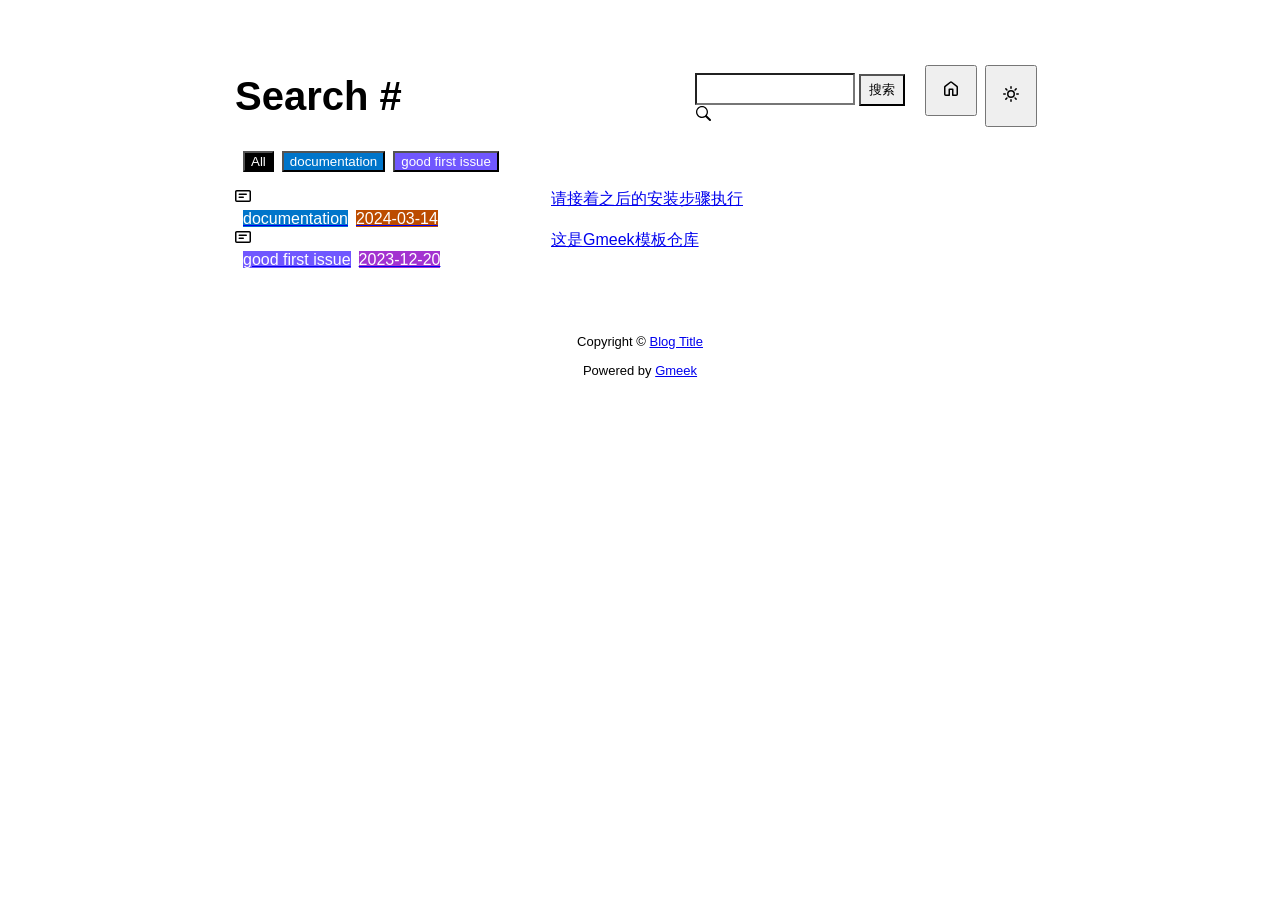
==== docs/tag.html @ 73d837e3 "Initial commit" ====
<!DOCTYPE html>
<html data-color-mode="light" data-dark-theme="dark" data-light-theme="light" lang="zh-CN">
<head>
    <meta content="text/html; charset=utf-8" http-equiv="content-type" />
    <meta name="viewport" content="width=device-width,initial-scale=1.0">
    <meta http-equiv="X-UA-Compatible" content="IE=edge">
    <link href="//cdn.staticfile.org/Primer/21.0.7/primer.css" rel="stylesheet" />
    <link rel="icon" href="https://github.githubassets.com/favicons/favicon.svg">
    <script>
        if(localStorage.getItem("meek_theme")==null){}
        else if(localStorage.getItem("meek_theme")=="dark"){document.getElementsByTagName("html")[0].attributes.getNamedItem("data-color-mode").value="dark";}
        else if(localStorage.getItem("meek_theme")=="light"){document.getElementsByTagName("html")[0].attributes.getNamedItem("data-color-mode").value="light";}
    </script>
    
<meta name="description" content="Blog Title search page">
<title>Blog Title - Tag</title>

</head>
<style>
body{box-sizing: border-box;min-width: 200px;max-width: 900px;margin: 20px auto;padding: 45px;font-size: 16px;font-family: sans-serif;line-height: 1.25;}
#header{display:flex;padding-bottom:8px;border-bottom: 1px solid var(--borderColor-muted, var(--color-border-muted));margin-bottom: 16px;}
#footer {margin-top:64px; text-align: center;font-size: small;}

</style>

<style>
.tagTitle{margin:auto 0;font-size:40px;font-weight:bold;overflow:hidden;white-space:nowrap;text-overflow:ellipsis;}
.title-right{display:flex;margin:auto 0 0 auto;}
.title-right .circle{padding: 14px 16px;margin-right:8px;}

.subnav-search{width:222px;margin-top:8px;margin-right:8px;}
.subnav-search-input{width:160px;border-top-right-radius:0px;border-bottom-right-radius:0px;}
.subnav-search button{padding:5px 8px;border-top-left-radius:0px;border-bottom-left-radius:0px;}

.SideNav-icon{margin-right: 16px}
.Label{color: #fff;margin-left:8px;}
.genTime{float: right;}
.d-flex{min-width:0;}
.listTitle{overflow:hidden;white-space:nowrap;text-overflow: ellipsis;max-width: 100%;}
.listLabels{white-space:nowrap;}

@media (max-width: 600px) {
    body { padding: 8px;}
    .tagTitle{display:none;}
    .LabelTime{display:none;}
}
</style>


<body>
    <div id="header">
<span class="tagTitle"><span>Loading</span><span class="AnimatedEllipsis"></span></span>
<div class="title-right">
    <div class="subnav-search">
        <input type="search" class="form-control subnav-search-input float-left" aria-label="Search site" value="" style="height:32px;">
        <button class="btn float-left" type="submit" onclick="javascript:searchShow()">搜索</button>
        <svg class="subnav-search-icon octicon octicon-search" width="16" height="16" viewBox="0 0 16 16" aria-hidden="true">
            <path id="searchSVG" fill-rule="evenodd" d=""></path>
        </svg>
    </div>
    <a href="https://Meekdai.github.io/Gmeek-template"><button id="buttonHome" class="btn btn-invisible circle" title="首页">
        <svg class="octicon" width="16" height="16">
            <path id="pathHome" fill-rule="evenodd" d="M6.906.664a1.749 1.749 0 0 1 2.187 0l5.25 4.2c.415.332.657.835.657 1.367v7.019A1.75 1.75 0 0 1 13.25 15h-3.5a.75.75 0 0 1-.75-.75V9H7v5.25a.75.75 0 0 1-.75.75h-3.5A1.75 1.75 0 0 1 1 13.25V6.23c0-.531.242-1.034.657-1.366l5.25-4.2Zm1.25 1.171a.25.25 0 0 0-.312 0l-5.25 4.2a.25.25 0 0 0-.094.196v7.019c0 .138.112.25.25.25H5.5V8.25a.75.75 0 0 1 .75-.75h3.5a.75.75 0 0 1 .75.75v5.25h2.75a.25.25 0 0 0 .25-.25V6.23a.25.25 0 0 0-.094-.195Z"></path>
        </svg>
    </button></a>
    <button class="btn btn-invisible circle" onclick="modeSwitch()" title="切换主题">
        <svg class="octicon" width="16" height="16" >
            <path id="themeSwitch" fill-rule="evenodd"></path>
        </svg>
    </button>
</div>
</div>
    <div id="content">
<div id="tagLable" style="margin-bottom: 16px;"></div>
<nav class="SideNav"></nav>
<div class="notFind" style="display:none;font-size:24px;margin:8px;">Not Find</div>
</div>
    <div id="footer">Copyright © <span id="year"></span><a href="https://Meekdai.github.io/Gmeek-template"> Blog Title </a>
<p>
<span id="runday"></span>Powered by <a href="https://meekdai.com/Gmeek.html" target="_blank">Gmeek</a>
</p>

<script>
if(""!=""){
    var now=new Date();
    var startSite=new Date("");
    var diff=now.getTime()-startSite.getTime();
    var diffDay=Math.floor(diff/(1000*60*60*24));
    document.getElementById("year").innerHTML=now.getFullYear();
    if(""!=""){document.getElementById("runday").innerHTML=" • "+"网站运行"+diffDay+"天"+" • ";}
    else{document.getElementById("runday").innerHTML="网站运行"+diffDay+"天"+" • ";}
}
</script>
</div>
</body>
<script>
var IconList={'post': 'M0 3.75C0 2.784.784 2 1.75 2h12.5c.966 0 1.75.784 1.75 1.75v8.5A1.75 1.75 0 0 1 14.25 14H1.75A1.75 1.75 0 0 1 0 12.25Zm1.75-.25a.25.25 0 0 0-.25.25v8.5c0 .138.112.25.25.25h12.5a.25.25 0 0 0 .25-.25v-8.5a.25.25 0 0 0-.25-.25ZM3.5 6.25a.75.75 0 0 1 .75-.75h7a.75.75 0 0 1 0 1.5h-7a.75.75 0 0 1-.75-.75Zm.75 2.25h4a.75.75 0 0 1 0 1.5h-4a.75.75 0 0 1 0-1.5Z', 'link': 'm7.775 3.275 1.25-1.25a3.5 3.5 0 1 1 4.95 4.95l-2.5 2.5a3.5 3.5 0 0 1-4.95 0 .751.751 0 0 1 .018-1.042.751.751 0 0 1 1.042-.018 1.998 1.998 0 0 0 2.83 0l2.5-2.5a2.002 2.002 0 0 0-2.83-2.83l-1.25 1.25a.751.751 0 0 1-1.042-.018.751.751 0 0 1-.018-1.042Zm-4.69 9.64a1.998 1.998 0 0 0 2.83 0l1.25-1.25a.751.751 0 0 1 1.042.018.751.751 0 0 1 .018 1.042l-1.25 1.25a3.5 3.5 0 1 1-4.95-4.95l2.5-2.5a3.5 3.5 0 0 1 4.95 0 .751.751 0 0 1-.018 1.042.751.751 0 0 1-1.042.018 1.998 1.998 0 0 0-2.83 0l-2.5 2.5a1.998 1.998 0 0 0 0 2.83Z', 'about': 'M10.561 8.073a6.005 6.005 0 0 1 3.432 5.142.75.75 0 1 1-1.498.07 4.5 4.5 0 0 0-8.99 0 .75.75 0 0 1-1.498-.07 6.004 6.004 0 0 1 3.431-5.142 3.999 3.999 0 1 1 5.123 0ZM10.5 5a2.5 2.5 0 1 0-5 0 2.5 2.5 0 0 0 5 0Z', 'sun': 'M8 10.5a2.5 2.5 0 100-5 2.5 2.5 0 000 5zM8 12a4 4 0 100-8 4 4 0 000 8zM8 0a.75.75 0 01.75.75v1.5a.75.75 0 01-1.5 0V.75A.75.75 0 018 0zm0 13a.75.75 0 01.75.75v1.5a.75.75 0 01-1.5 0v-1.5A.75.75 0 018 13zM2.343 2.343a.75.75 0 011.061 0l1.06 1.061a.75.75 0 01-1.06 1.06l-1.06-1.06a.75.75 0 010-1.06zm9.193 9.193a.75.75 0 011.06 0l1.061 1.06a.75.75 0 01-1.06 1.061l-1.061-1.06a.75.75 0 010-1.061zM16 8a.75.75 0 01-.75.75h-1.5a.75.75 0 010-1.5h1.5A.75.75 0 0116 8zM3 8a.75.75 0 01-.75.75H.75a.75.75 0 010-1.5h1.5A.75.75 0 013 8zm10.657-5.657a.75.75 0 010 1.061l-1.061 1.06a.75.75 0 11-1.06-1.06l1.06-1.06a.75.75 0 011.06 0zm-9.193 9.193a.75.75 0 010 1.06l-1.06 1.061a.75.75 0 11-1.061-1.06l1.06-1.061a.75.75 0 011.061 0z', 'moon': 'M9.598 1.591a.75.75 0 01.785-.175 7 7 0 11-8.967 8.967.75.75 0 01.961-.96 5.5 5.5 0 007.046-7.046.75.75 0 01.175-.786zm1.616 1.945a7 7 0 01-7.678 7.678 5.5 5.5 0 107.678-7.678z', 'search': 'M15.7 13.3l-3.81-3.83A5.93 5.93 0 0 0 13 6c0-3.31-2.69-6-6-6S1 2.69 1 6s2.69 6 6 6c1.3 0 2.48-.41 3.47-1.11l3.83 3.81c.19.2.45.3.7.3.25 0 .52-.09.7-.3a.996.996 0 0 0 0-1.41v.01zM7 10.7c-2.59 0-4.7-2.11-4.7-4.7 0-2.59 2.11-4.7 4.7-4.7 2.59 0 4.7 2.11 4.7 4.7 0 2.59-2.11 4.7-4.7 4.7z', 'rss': 'M2.002 2.725a.75.75 0 0 1 .797-.699C8.79 2.42 13.58 7.21 13.974 13.201a.75.75 0 0 1-1.497.098 10.502 10.502 0 0 0-9.776-9.776.747.747 0 0 1-.7-.798ZM2.84 7.05h-.002a7.002 7.002 0 0 1 6.113 6.111.75.75 0 0 1-1.49.178 5.503 5.503 0 0 0-4.8-4.8.75.75 0 0 1 .179-1.489ZM2 13a1 1 0 1 1 2 0 1 1 0 0 1-2 0Z', 'upload': 'M2.75 14A1.75 1.75 0 0 1 1 12.25v-2.5a.75.75 0 0 1 1.5 0v2.5c0 .138.112.25.25.25h10.5a.25.25 0 0 0 .25-.25v-2.5a.75.75 0 0 1 1.5 0v2.5A1.75 1.75 0 0 1 13.25 14Z M11.78 4.72a.749.749 0 1 1-1.06 1.06L8.75 3.811V9.5a.75.75 0 0 1-1.5 0V3.811L5.28 5.78a.749.749 0 1 1-1.06-1.06l3.25-3.25a.749.749 0 0 1 1.06 0l3.25 3.25Z', 'github': 'M8 0c4.42 0 8 3.58 8 8a8.013 8.013 0 0 1-5.45 7.59c-.4.08-.55-.17-.55-.38 0-.27.01-1.13.01-2.2 0-.75-.25-1.23-.54-1.48 1.78-.2 3.65-.88 3.65-3.95 0-.88-.31-1.59-.82-2.15.08-.2.36-1.02-.08-2.12 0 0-.67-.22-2.2.82-.64-.18-1.32-.27-2-.27-.68 0-1.36.09-2 .27-1.53-1.03-2.2-.82-2.2-.82-.44 1.1-.16 1.92-.08 2.12-.51.56-.82 1.28-.82 2.15 0 3.06 1.86 3.75 3.64 3.95-.23.2-.44.55-.51 1.07-.46.21-1.61.55-2.33-.66-.15-.24-.6-.83-1.23-.82-.67.01-.27.38.01.53.34.19.73.9.82 1.13.16.45.68 1.31 2.69.94 0 .67.01 1.3.01 1.49 0 .21-.15.45-.55.38A7.995 7.995 0 0 1 0 8c0-4.42 3.58-8 8-8Z', 'home': 'M6.906.664a1.749 1.749 0 0 1 2.187 0l5.25 4.2c.415.332.657.835.657 1.367v7.019A1.75 1.75 0 0 1 13.25 15h-3.5a.75.75 0 0 1-.75-.75V9H7v5.25a.75.75 0 0 1-.75.75h-3.5A1.75 1.75 0 0 1 1 13.25V6.23c0-.531.242-1.034.657-1.366l5.25-4.2Zm1.25 1.171a.25.25 0 0 0-.312 0l-5.25 4.2a.25.25 0 0 0-.094.196v7.019c0 .138.112.25.25.25H5.5V8.25a.75.75 0 0 1 .75-.75h3.5a.75.75 0 0 1 .75.75v5.25h2.75a.25.25 0 0 0 .25-.25V6.23a.25.25 0 0 0-.094-.195Z'};
var utterancesLoad=0;
if(localStorage.getItem("meek_theme")==null){localStorage.setItem("meek_theme","light");changeLight();}
else if(localStorage.getItem("meek_theme")=="dark"){changeDark();}
else if(localStorage.getItem("meek_theme")=="light"){changeLight();}

function changeDark(){
    document.getElementsByTagName("html")[0].attributes.getNamedItem("data-color-mode").value="dark";
    document.getElementById("themeSwitch").setAttribute("d",value=IconList["moon"]);
    document.getElementById("themeSwitch").parentNode.style.color="#00f0ff";
    if(utterancesLoad==1){utterancesTheme("dark-blue");}
}
function changeLight(){
    document.getElementsByTagName("html")[0].attributes.getNamedItem("data-color-mode").value="light";
    document.getElementById("themeSwitch").setAttribute("d",value=IconList["sun"]);
    document.getElementById("themeSwitch").parentNode.style.color="#ff5000";
    if(utterancesLoad==1){utterancesTheme("github-light");}
}
function modeSwitch(){
    if(document.getElementsByTagName("html")[0].attributes[0].value=="light"){changeDark();localStorage.setItem("meek_theme","dark");}
    else{changeLight();localStorage.setItem("meek_theme","light");}
}
function utterancesTheme(theme){
    const message = {type: 'set-theme',theme: theme};
    const iframe = document.getElementsByClassName('utterances-frame')[0];
    iframe.contentWindow.postMessage(message, 'https://utteranc.es');
}

console.log("\n %c Gmeek last %c https://github.com/Meekdai/Gmeek \n\n", "color: #fff; background-image: linear-gradient(90deg, rgb(47, 172, 178) 0%, rgb(45, 190, 96) 100%); padding:5px 1px;", "background-image: linear-gradient(90deg, rgb(45, 190, 96) 0%, rgb(255, 255, 255) 100%); padding:5px 0;");
</script>

<script>
document.getElementById("searchSVG").setAttribute("d",IconList["search"]);

tagList=[];
jsonData='';
let requestJson="postList.json"
let request=new XMLHttpRequest();
request.open("GET",requestJson);
request.responseType='text';
request.send();
request.onload=function(){
    jsonData=JSON.parse(request.response);
    console.log(jsonData);
    showList();
    setClassDisplay(decodeURI(window.location.hash.slice(1)));
}

function showList(){
    let SideNav=document.getElementsByClassName("SideNav")[0];
    SideNav.setAttribute("class","SideNav border");
    let tagLable=document.getElementById("tagLable");

    if(tagList.length==0){
        let showLabels=document.createElement("button");
        showLabels.setAttribute("class","Label");
        showLabels.setAttribute("style","background-color:#000");
        showLabels.innerHTML="All";
        showLabels.setAttribute("onclick","javascript:updateShowTag('All');");
        tagLable.appendChild(showLabels);
    }
    for(i in jsonData){
        if(!(tagList.includes(jsonData[i]['label']))){
            tagList.push(jsonData[i]['label']);
            let showLabels=document.createElement("button");
            showLabels.setAttribute("class","Label");
            showLabels.setAttribute("style","background-color:"+jsonData[i]['labelColor']);
            showLabels.innerHTML=jsonData[i]['label'];
            showLabels.setAttribute("onclick","javascript:updateShowTag('"+jsonData[i]['label']+"');");
            tagLable.appendChild(showLabels);
        }

        let div=document.createElement("div");
        div.setAttribute("class","lists "+jsonData[i]['label']);
        let item=document.createElement("a");
        item.setAttribute("class","SideNav-item d-flex flex-items-center flex-justify-between");
        item.setAttribute("href",jsonData[i]['postUrl']);

        let center=document.createElement("div");
        center.setAttribute("class","d-flex flex-items-center");

        svg=document.createElementNS('http://www.w3.org/2000/svg','svg');
        path=document.createElementNS("http://www.w3.org/2000/svg","path"); 
        span=document.createElement("span");
        svg.setAttributeNS(null,"class","SideNav-icon octicon");
        svg.setAttributeNS(null,"style","witdh:16px;height:16px");
        path.setAttributeNS(null, "d", IconList["post"]);
        svg.appendChild(path);

        let title=document.createElement("span");
        title.setAttribute("class","listTitle");
        title.innerHTML=jsonData[i]['postTitle'];
        center.appendChild(svg);
        center.appendChild(title);

        let listLabels=document.createElement("div");
        listLabels.setAttribute("class","listLabels");
        let LabelName=document.createElement("span");
        LabelName.setAttribute("class","Label LabelName");
        LabelName.setAttribute("style","background-color:"+jsonData[i]['labelColor']);
        LabelName.innerHTML=jsonData[i]['label'];
        listLabels.appendChild(LabelName);
        let LabelTime=document.createElement("span");
        LabelTime.setAttribute("class","Label LabelTime");
        LabelTime.setAttribute("style","background-color:"+jsonData[i]['dateLabelColor']);
        LabelTime.innerHTML=jsonData[i]['createdDate'];
        listLabels.appendChild(LabelTime);

        item.appendChild(center);
        item.appendChild(listLabels);
        div.appendChild(item);
        SideNav.appendChild(div);
    }
}

function updateShowTag(label){
    if(window.location.hash.slice(1)!=encodeURI(label)){
        window.location.hash="#"+(label);
        setClassDisplay(label);
    }
}

function setClassDisplay(lable){
    let lists = document.getElementsByClassName("lists");
    let tagTitle = document.getElementsByClassName("tagTitle")[0];
    tagTitle.innerHTML="Tag #"+lable;
    document.title=lable+" - Blog Title";
    document.getElementsByClassName("subnav-search-input")[0].value='';
    if(lable=="All"){
        for(let i = 0; i < lists.length; i++){lists[i].style.display='block';}
        document.getElementsByClassName("notFind")[0].style.display='none';
    }
    else if(tagList.indexOf(lable)!=-1){
        for(let i = 0; i < lists.length; i++){
            lists[i].style.display='none';
        }

        let lables = document.getElementsByClassName(lable);
        for(let i = 0; i < lables.length; i++){
            lables[i].style.display='block';
        }
        document.getElementsByClassName("notFind")[0].style.display='none';
    }
    else{
        document.getElementsByClassName("subnav-search-input")[0].value=lable;
        searchShow();
    }
}

function searchShow(){
    let lists = document.getElementsByClassName("lists");
    let tagTitle = document.getElementsByClassName("tagTitle")[0];
    let searchInput = document.getElementsByClassName("subnav-search-input")[0].value;
    tagTitle.innerHTML="Search #"+searchInput;
    if(searchInput==''){document.title="Search - Blog Title";}
    else{document.title=searchInput+" - Blog Title";}
    let a=0;
    window.location.hash="#"+(searchInput);
    for(let i = 0; i < lists.length; i++){
        if(lists[i].childNodes[0].childNodes[0].childNodes[1].innerHTML.toUpperCase().indexOf(searchInput.toUpperCase())==-1){lists[i].style.display='none';}
        else{lists[i].style.display='block';a=a+1;}
    }
    if(a==0){
        let notFind=document.getElementsByClassName("notFind")[0];
        notFind.style.display='block';
        notFind.innerHTML='Not Find "'+searchInput+'"';
    }
    else{document.getElementsByClassName("notFind")[0].style.display='none';}
}

</script>

</html>
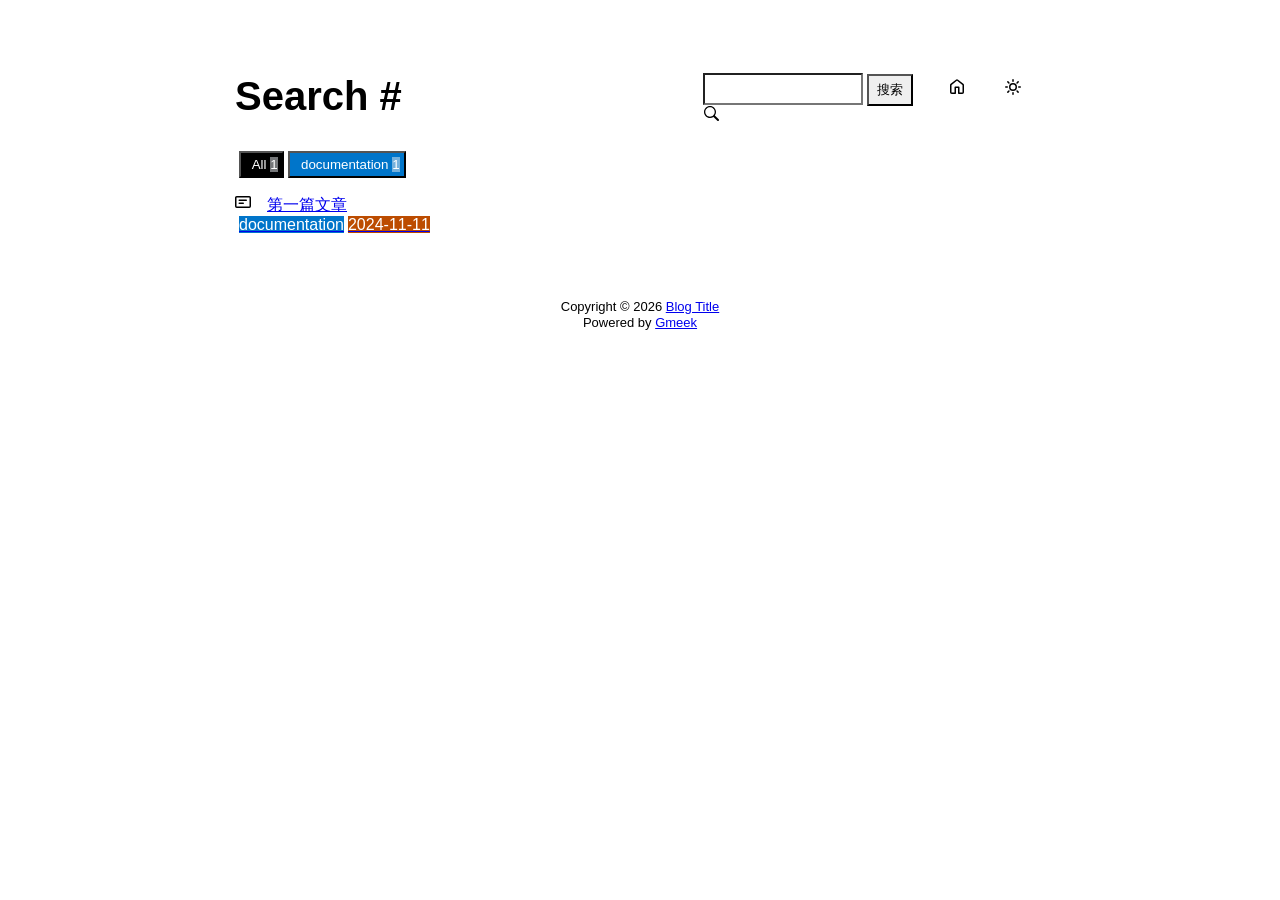
==== commit e65a67d3: "🎉auto update by Gmeek action" ====
--- a/docs/tag.html
+++ b/docs/tag.html
@@ -4,14 +4,12 @@
     <meta content="text/html; charset=utf-8" http-equiv="content-type" />
     <meta name="viewport" content="width=device-width,initial-scale=1.0">
     <meta http-equiv="X-UA-Compatible" content="IE=edge">
-    <link href="//cdn.staticfile.org/Primer/21.0.7/primer.css" rel="stylesheet" />
-    <link rel="icon" href="https://github.githubassets.com/favicons/favicon.svg">
-    <script>
-        if(localStorage.getItem("meek_theme")==null){}
-        else if(localStorage.getItem("meek_theme")=="dark"){document.getElementsByTagName("html")[0].attributes.getNamedItem("data-color-mode").value="dark";}
-        else if(localStorage.getItem("meek_theme")=="light"){document.getElementsByTagName("html")[0].attributes.getNamedItem("data-color-mode").value="light";}
+    <link href='https://mirrors.sustech.edu.cn/cdnjs/ajax/libs/Primer/21.0.7/primer.css' rel='stylesheet' />
+    
+    <link rel="icon" href="https://github.githubassets.com/favicons/favicon.svg"><script>
+        let theme = localStorage.getItem("meek_theme") || "light";
+        document.documentElement.setAttribute("data-color-mode", theme);
     </script>
-    
 <meta name="description" content="Blog Title search page">
 <title>Blog Title - Tag</title>
 
@@ -32,8 +30,11 @@
 .subnav-search-input{width:160px;border-top-right-radius:0px;border-bottom-right-radius:0px;}
 .subnav-search button{padding:5px 8px;border-top-left-radius:0px;border-bottom-left-radius:0px;}
 
-.SideNav-icon{margin-right: 16px}
-.Label{color: #fff;margin-left:8px;}
+.SideNav-icon{margin-right:16px}
+.Label{color: #fff;margin-left:4px;}
+#taglabel .Label {margin-bottom:8px;}
+.Counter{color:#fff;background-color:rgba(234, 238, 242, 0.5)}
+
 .genTime{float: right;}
 .d-flex{min-width:0;}
 .listTitle{overflow:hidden;white-space:nowrap;text-overflow: ellipsis;max-width: 100%;}
@@ -55,80 +56,81 @@
         <input type="search" class="form-control subnav-search-input float-left" aria-label="Search site" value="" style="height:32px;">
         <button class="btn float-left" type="submit" onclick="javascript:searchShow()">搜索</button>
         <svg class="subnav-search-icon octicon octicon-search" width="16" height="16" viewBox="0 0 16 16" aria-hidden="true">
-            <path id="searchSVG" fill-rule="evenodd" d=""></path>
+            <path id="searchSVG" fill-rule="evenodd"></path>
         </svg>
     </div>
-    <a href="https://Meekdai.github.io/Gmeek-template"><button id="buttonHome" class="btn btn-invisible circle" title="首页">
+    <a href="https://hacksmo.github.io" id="buttonHome" class="btn btn-invisible circle" title="首页">
         <svg class="octicon" width="16" height="16">
-            <path id="pathHome" fill-rule="evenodd" d="M6.906.664a1.749 1.749 0 0 1 2.187 0l5.25 4.2c.415.332.657.835.657 1.367v7.019A1.75 1.75 0 0 1 13.25 15h-3.5a.75.75 0 0 1-.75-.75V9H7v5.25a.75.75 0 0 1-.75.75h-3.5A1.75 1.75 0 0 1 1 13.25V6.23c0-.531.242-1.034.657-1.366l5.25-4.2Zm1.25 1.171a.25.25 0 0 0-.312 0l-5.25 4.2a.25.25 0 0 0-.094.196v7.019c0 .138.112.25.25.25H5.5V8.25a.75.75 0 0 1 .75-.75h3.5a.75.75 0 0 1 .75.75v5.25h2.75a.25.25 0 0 0 .25-.25V6.23a.25.25 0 0 0-.094-.195Z"></path>
+            <path id="pathHome" fill-rule="evenodd"></path>
         </svg>
-    </button></a>
-    <button class="btn btn-invisible circle" onclick="modeSwitch()" title="切换主题">
+    </a>
+    <a class="btn btn-invisible circle" onclick="modeSwitch()" title="切换主题">
         <svg class="octicon" width="16" height="16" >
             <path id="themeSwitch" fill-rule="evenodd"></path>
         </svg>
-    </button>
+    </a>
 </div>
 </div>
     <div id="content">
-<div id="tagLable" style="margin-bottom: 16px;"></div>
+<div id="taglabel" style="margin-bottom:8px;"></div>
 <nav class="SideNav"></nav>
 <div class="notFind" style="display:none;font-size:24px;margin:8px;">Not Find</div>
 </div>
-    <div id="footer">Copyright © <span id="year"></span><a href="https://Meekdai.github.io/Gmeek-template"> Blog Title </a>
-<p>
-<span id="runday"></span>Powered by <a href="https://meekdai.com/Gmeek.html" target="_blank">Gmeek</a>
-</p>
+    <div id="footer"><div id="footer1">Copyright © <span id="copyrightYear"></span> <a href="https://hacksmo.github.io">Blog Title</a></div>
+<div id="footer2">
+    <span id="runday"></span><span>Powered by <a href="https://meekdai.com/Gmeek.html" target="_blank">Gmeek</a></span>
+</div>
 
 <script>
+var now=new Date();
+document.getElementById("copyrightYear").innerHTML=now.getFullYear();
+
 if(""!=""){
-    var now=new Date();
     var startSite=new Date("");
     var diff=now.getTime()-startSite.getTime();
     var diffDay=Math.floor(diff/(1000*60*60*24));
-    document.getElementById("year").innerHTML=now.getFullYear();
-    if(""!=""){document.getElementById("runday").innerHTML=" • "+"网站运行"+diffDay+"天"+" • ";}
-    else{document.getElementById("runday").innerHTML="网站运行"+diffDay+"天"+" • ";}
-}
-</script>
-</div>
+    document.getElementById("runday").innerHTML="网站运行"+diffDay+"天"+" • ";
+}
+</script></div>
 </body>
 <script>
-var IconList={'post': 'M0 3.75C0 2.784.784 2 1.75 2h12.5c.966 0 1.75.784 1.75 1.75v8.5A1.75 1.75 0 0 1 14.25 14H1.75A1.75 1.75 0 0 1 0 12.25Zm1.75-.25a.25.25 0 0 0-.25.25v8.5c0 .138.112.25.25.25h12.5a.25.25 0 0 0 .25-.25v-8.5a.25.25 0 0 0-.25-.25ZM3.5 6.25a.75.75 0 0 1 .75-.75h7a.75.75 0 0 1 0 1.5h-7a.75.75 0 0 1-.75-.75Zm.75 2.25h4a.75.75 0 0 1 0 1.5h-4a.75.75 0 0 1 0-1.5Z', 'link': 'm7.775 3.275 1.25-1.25a3.5 3.5 0 1 1 4.95 4.95l-2.5 2.5a3.5 3.5 0 0 1-4.95 0 .751.751 0 0 1 .018-1.042.751.751 0 0 1 1.042-.018 1.998 1.998 0 0 0 2.83 0l2.5-2.5a2.002 2.002 0 0 0-2.83-2.83l-1.25 1.25a.751.751 0 0 1-1.042-.018.751.751 0 0 1-.018-1.042Zm-4.69 9.64a1.998 1.998 0 0 0 2.83 0l1.25-1.25a.751.751 0 0 1 1.042.018.751.751 0 0 1 .018 1.042l-1.25 1.25a3.5 3.5 0 1 1-4.95-4.95l2.5-2.5a3.5 3.5 0 0 1 4.95 0 .751.751 0 0 1-.018 1.042.751.751 0 0 1-1.042.018 1.998 1.998 0 0 0-2.83 0l-2.5 2.5a1.998 1.998 0 0 0 0 2.83Z', 'about': 'M10.561 8.073a6.005 6.005 0 0 1 3.432 5.142.75.75 0 1 1-1.498.07 4.5 4.5 0 0 0-8.99 0 .75.75 0 0 1-1.498-.07 6.004 6.004 0 0 1 3.431-5.142 3.999 3.999 0 1 1 5.123 0ZM10.5 5a2.5 2.5 0 1 0-5 0 2.5 2.5 0 0 0 5 0Z', 'sun': 'M8 10.5a2.5 2.5 0 100-5 2.5 2.5 0 000 5zM8 12a4 4 0 100-8 4 4 0 000 8zM8 0a.75.75 0 01.75.75v1.5a.75.75 0 01-1.5 0V.75A.75.75 0 018 0zm0 13a.75.75 0 01.75.75v1.5a.75.75 0 01-1.5 0v-1.5A.75.75 0 018 13zM2.343 2.343a.75.75 0 011.061 0l1.06 1.061a.75.75 0 01-1.06 1.06l-1.06-1.06a.75.75 0 010-1.06zm9.193 9.193a.75.75 0 011.06 0l1.061 1.06a.75.75 0 01-1.06 1.061l-1.061-1.06a.75.75 0 010-1.061zM16 8a.75.75 0 01-.75.75h-1.5a.75.75 0 010-1.5h1.5A.75.75 0 0116 8zM3 8a.75.75 0 01-.75.75H.75a.75.75 0 010-1.5h1.5A.75.75 0 013 8zm10.657-5.657a.75.75 0 010 1.061l-1.061 1.06a.75.75 0 11-1.06-1.06l1.06-1.06a.75.75 0 011.06 0zm-9.193 9.193a.75.75 0 010 1.06l-1.06 1.061a.75.75 0 11-1.061-1.06l1.06-1.061a.75.75 0 011.061 0z', 'moon': 'M9.598 1.591a.75.75 0 01.785-.175 7 7 0 11-8.967 8.967.75.75 0 01.961-.96 5.5 5.5 0 007.046-7.046.75.75 0 01.175-.786zm1.616 1.945a7 7 0 01-7.678 7.678 5.5 5.5 0 107.678-7.678z', 'search': 'M15.7 13.3l-3.81-3.83A5.93 5.93 0 0 0 13 6c0-3.31-2.69-6-6-6S1 2.69 1 6s2.69 6 6 6c1.3 0 2.48-.41 3.47-1.11l3.83 3.81c.19.2.45.3.7.3.25 0 .52-.09.7-.3a.996.996 0 0 0 0-1.41v.01zM7 10.7c-2.59 0-4.7-2.11-4.7-4.7 0-2.59 2.11-4.7 4.7-4.7 2.59 0 4.7 2.11 4.7 4.7 0 2.59-2.11 4.7-4.7 4.7z', 'rss': 'M2.002 2.725a.75.75 0 0 1 .797-.699C8.79 2.42 13.58 7.21 13.974 13.201a.75.75 0 0 1-1.497.098 10.502 10.502 0 0 0-9.776-9.776.747.747 0 0 1-.7-.798ZM2.84 7.05h-.002a7.002 7.002 0 0 1 6.113 6.111.75.75 0 0 1-1.49.178 5.503 5.503 0 0 0-4.8-4.8.75.75 0 0 1 .179-1.489ZM2 13a1 1 0 1 1 2 0 1 1 0 0 1-2 0Z', 'upload': 'M2.75 14A1.75 1.75 0 0 1 1 12.25v-2.5a.75.75 0 0 1 1.5 0v2.5c0 .138.112.25.25.25h10.5a.25.25 0 0 0 .25-.25v-2.5a.75.75 0 0 1 1.5 0v2.5A1.75 1.75 0 0 1 13.25 14Z M11.78 4.72a.749.749 0 1 1-1.06 1.06L8.75 3.811V9.5a.75.75 0 0 1-1.5 0V3.811L5.28 5.78a.749.749 0 1 1-1.06-1.06l3.25-3.25a.749.749 0 0 1 1.06 0l3.25 3.25Z', 'github': 'M8 0c4.42 0 8 3.58 8 8a8.013 8.013 0 0 1-5.45 7.59c-.4.08-.55-.17-.55-.38 0-.27.01-1.13.01-2.2 0-.75-.25-1.23-.54-1.48 1.78-.2 3.65-.88 3.65-3.95 0-.88-.31-1.59-.82-2.15.08-.2.36-1.02-.08-2.12 0 0-.67-.22-2.2.82-.64-.18-1.32-.27-2-.27-.68 0-1.36.09-2 .27-1.53-1.03-2.2-.82-2.2-.82-.44 1.1-.16 1.92-.08 2.12-.51.56-.82 1.28-.82 2.15 0 3.06 1.86 3.75 3.64 3.95-.23.2-.44.55-.51 1.07-.46.21-1.61.55-2.33-.66-.15-.24-.6-.83-1.23-.82-.67.01-.27.38.01.53.34.19.73.9.82 1.13.16.45.68 1.31 2.69.94 0 .67.01 1.3.01 1.49 0 .21-.15.45-.55.38A7.995 7.995 0 0 1 0 8c0-4.42 3.58-8 8-8Z', 'home': 'M6.906.664a1.749 1.749 0 0 1 2.187 0l5.25 4.2c.415.332.657.835.657 1.367v7.019A1.75 1.75 0 0 1 13.25 15h-3.5a.75.75 0 0 1-.75-.75V9H7v5.25a.75.75 0 0 1-.75.75h-3.5A1.75 1.75 0 0 1 1 13.25V6.23c0-.531.242-1.034.657-1.366l5.25-4.2Zm1.25 1.171a.25.25 0 0 0-.312 0l-5.25 4.2a.25.25 0 0 0-.094.196v7.019c0 .138.112.25.25.25H5.5V8.25a.75.75 0 0 1 .75-.75h3.5a.75.75 0 0 1 .75.75v5.25h2.75a.25.25 0 0 0 .25-.25V6.23a.25.25 0 0 0-.094-.195Z'};
+var IconList={'sun': 'M8 10.5a2.5 2.5 0 100-5 2.5 2.5 0 000 5zM8 12a4 4 0 100-8 4 4 0 000 8zM8 0a.75.75 0 01.75.75v1.5a.75.75 0 01-1.5 0V.75A.75.75 0 018 0zm0 13a.75.75 0 01.75.75v1.5a.75.75 0 01-1.5 0v-1.5A.75.75 0 018 13zM2.343 2.343a.75.75 0 011.061 0l1.06 1.061a.75.75 0 01-1.06 1.06l-1.06-1.06a.75.75 0 010-1.06zm9.193 9.193a.75.75 0 011.06 0l1.061 1.06a.75.75 0 01-1.06 1.061l-1.061-1.06a.75.75 0 010-1.061zM16 8a.75.75 0 01-.75.75h-1.5a.75.75 0 010-1.5h1.5A.75.75 0 0116 8zM3 8a.75.75 0 01-.75.75H.75a.75.75 0 010-1.5h1.5A.75.75 0 013 8zm10.657-5.657a.75.75 0 010 1.061l-1.061 1.06a.75.75 0 11-1.06-1.06l1.06-1.06a.75.75 0 011.06 0zm-9.193 9.193a.75.75 0 010 1.06l-1.06 1.061a.75.75 0 11-1.061-1.06l1.06-1.061a.75.75 0 011.061 0z', 'moon': 'M9.598 1.591a.75.75 0 01.785-.175 7 7 0 11-8.967 8.967.75.75 0 01.961-.96 5.5 5.5 0 007.046-7.046.75.75 0 01.175-.786zm1.616 1.945a7 7 0 01-7.678 7.678 5.5 5.5 0 107.678-7.678z', 'sync': 'M1.705 8.005a.75.75 0 0 1 .834.656 5.5 5.5 0 0 0 9.592 2.97l-1.204-1.204a.25.25 0 0 1 .177-.427h3.646a.25.25 0 0 1 .25.25v3.646a.25.25 0 0 1-.427.177l-1.38-1.38A7.002 7.002 0 0 1 1.05 8.84a.75.75 0 0 1 .656-.834ZM8 2.5a5.487 5.487 0 0 0-4.131 1.869l1.204 1.204A.25.25 0 0 1 4.896 6H1.25A.25.25 0 0 1 1 5.75V2.104a.25.25 0 0 1 .427-.177l1.38 1.38A7.002 7.002 0 0 1 14.95 7.16a.75.75 0 0 1-1.49.178A5.5 5.5 0 0 0 8 2.5Z', 'home': 'M6.906.664a1.749 1.749 0 0 1 2.187 0l5.25 4.2c.415.332.657.835.657 1.367v7.019A1.75 1.75 0 0 1 13.25 15h-3.5a.75.75 0 0 1-.75-.75V9H7v5.25a.75.75 0 0 1-.75.75h-3.5A1.75 1.75 0 0 1 1 13.25V6.23c0-.531.242-1.034.657-1.366l5.25-4.2Zm1.25 1.171a.25.25 0 0 0-.312 0l-5.25 4.2a.25.25 0 0 0-.094.196v7.019c0 .138.112.25.25.25H5.5V8.25a.75.75 0 0 1 .75-.75h3.5a.75.75 0 0 1 .75.75v5.25h2.75a.25.25 0 0 0 .25-.25V6.23a.25.25 0 0 0-.094-.195Z', 'search': 'M15.7 13.3l-3.81-3.83A5.93 5.93 0 0 0 13 6c0-3.31-2.69-6-6-6S1 2.69 1 6s2.69 6 6 6c1.3 0 2.48-.41 3.47-1.11l3.83 3.81c.19.2.45.3.7.3.25 0 .52-.09.7-.3a.996.996 0 0 0 0-1.41v.01zM7 10.7c-2.59 0-4.7-2.11-4.7-4.7 0-2.59 2.11-4.7 4.7-4.7 2.59 0 4.7 2.11 4.7 4.7 0 2.59-2.11 4.7-4.7 4.7z', 'post': 'M0 3.75C0 2.784.784 2 1.75 2h12.5c.966 0 1.75.784 1.75 1.75v8.5A1.75 1.75 0 0 1 14.25 14H1.75A1.75 1.75 0 0 1 0 12.25Zm1.75-.25a.25.25 0 0 0-.25.25v8.5c0 .138.112.25.25.25h12.5a.25.25 0 0 0 .25-.25v-8.5a.25.25 0 0 0-.25-.25ZM3.5 6.25a.75.75 0 0 1 .75-.75h7a.75.75 0 0 1 0 1.5h-7a.75.75 0 0 1-.75-.75Zm.75 2.25h4a.75.75 0 0 1 0 1.5h-4a.75.75 0 0 1 0-1.5Z'};
 var utterancesLoad=0;
-if(localStorage.getItem("meek_theme")==null){localStorage.setItem("meek_theme","light");changeLight();}
-else if(localStorage.getItem("meek_theme")=="dark"){changeDark();}
-else if(localStorage.getItem("meek_theme")=="light"){changeLight();}
-
-function changeDark(){
-    document.getElementsByTagName("html")[0].attributes.getNamedItem("data-color-mode").value="dark";
-    document.getElementById("themeSwitch").setAttribute("d",value=IconList["moon"]);
-    document.getElementById("themeSwitch").parentNode.style.color="#00f0ff";
-    if(utterancesLoad==1){utterancesTheme("dark-blue");}
-}
-function changeLight(){
-    document.getElementsByTagName("html")[0].attributes.getNamedItem("data-color-mode").value="light";
-    document.getElementById("themeSwitch").setAttribute("d",value=IconList["sun"]);
-    document.getElementById("themeSwitch").parentNode.style.color="#ff5000";
-    if(utterancesLoad==1){utterancesTheme("github-light");}
+
+let themeSettings={
+    "dark": ["dark","moon","#00f0ff","dark-blue"],
+    "light": ["light","sun","#ff5000","github-light"],
+    "auto": ["auto","sync","","preferred-color-scheme"]
+};
+function changeTheme(mode, icon, color, utheme){
+    document.documentElement.setAttribute("data-color-mode",mode);
+    document.getElementById("themeSwitch").setAttribute("d",value=IconList[icon]);
+    document.getElementById("themeSwitch").parentNode.style.color=color;
+    if(utterancesLoad==1){utterancesTheme(utheme);}
 }
 function modeSwitch(){
-    if(document.getElementsByTagName("html")[0].attributes[0].value=="light"){changeDark();localStorage.setItem("meek_theme","dark");}
-    else{changeLight();localStorage.setItem("meek_theme","light");}
+    let currentMode=document.documentElement.getAttribute('data-color-mode');
+    let newMode = currentMode === "light" ? "dark" : currentMode === "dark" ? "auto" : "light";
+    localStorage.setItem("meek_theme", newMode);
+    if(themeSettings[newMode]){
+        changeTheme(...themeSettings[newMode]);
+    }
 }
 function utterancesTheme(theme){
-    const message = {type: 'set-theme',theme: theme};
-    const iframe = document.getElementsByClassName('utterances-frame')[0];
-    iframe.contentWindow.postMessage(message, 'https://utteranc.es');
-}
-
-console.log("\n %c Gmeek last %c https://github.com/Meekdai/Gmeek \n\n", "color: #fff; background-image: linear-gradient(90deg, rgb(47, 172, 178) 0%, rgb(45, 190, 96) 100%); padding:5px 1px;", "background-image: linear-gradient(90deg, rgb(45, 190, 96) 0%, rgb(255, 255, 255) 100%); padding:5px 0;");
+    const message={type:'set-theme',theme: theme};
+    const iframe=document.getElementsByClassName('utterances-frame')[0];
+    iframe.contentWindow.postMessage(message,'https://utteranc.es');
+}
+if(themeSettings[theme]){changeTheme(...themeSettings[theme]);}
+console.log("\n %c Gmeek last https://github.com/Meekdai/Gmeek \n","padding:5px 0;background:#02d81d;color:#fff");
 </script>
 
 <script>
+document.getElementById("pathHome").setAttribute("d",IconList["home"]);
 document.getElementById("searchSVG").setAttribute("d",IconList["search"]);
 
 tagList=[];
+labelsCount={};
 jsonData='';
 let requestJson="postList.json"
 let request=new XMLHttpRequest();
@@ -138,74 +140,88 @@
 request.onload=function(){
     jsonData=JSON.parse(request.response);
     console.log(jsonData);
-    showList();
+    showList(labelsCount);
     setClassDisplay(decodeURI(window.location.hash.slice(1)));
 }
 
-function showList(){
+function showList(labelsCount){
     let SideNav=document.getElementsByClassName("SideNav")[0];
-    SideNav.setAttribute("class","SideNav border");
-    let tagLable=document.getElementById("tagLable");
-
-    if(tagList.length==0){
-        let showLabels=document.createElement("button");
-        showLabels.setAttribute("class","Label");
-        showLabels.setAttribute("style","background-color:#000");
-        showLabels.innerHTML="All";
-        showLabels.setAttribute("onclick","javascript:updateShowTag('All');");
-        tagLable.appendChild(showLabels);
-    }
+    SideNav.classList.add("border");
+    let taglabel=document.getElementById("taglabel");
+
+    jsonData['labelColorDict']["All"]="#000";
+    labelsCount["All"]=0;
+    for (let key in jsonData) {
+        if (key !== 'labelColorDict' && Array.isArray(jsonData[key]['labels'])) {
+            labelsCount["All"]++;
+            for (let label of jsonData[key]['labels']) {
+                labelsCount[label] = (labelsCount[label] || 0) + 1;
+            }
+        }
+    }
+
+    let sortedLabelsList = Object.keys(labelsCount).sort((a, b) => labelsCount[b] - labelsCount[a]);
+    for (let label of sortedLabelsList) {
+        tagList.push(label);
+        let showLabels = document.createElement("button");
+        showLabels.setAttribute("class", "Label");
+        showLabels.setAttribute("style", "background-color:" + jsonData['labelColorDict'][label]+";padding:4px;");
+        showLabels.innerHTML="&nbsp;&nbsp;"+label+" ";
+        showLabels.setAttribute("onclick", "javascript:updateShowTag('" + label + "');");
+
+        let LabelNum=document.createElement("span");
+        LabelNum.setAttribute("class","Counter");
+        LabelNum.innerHTML=labelsCount[label];
+        showLabels.appendChild(LabelNum);
+        taglabel.appendChild(showLabels);
+    }
+
     for(i in jsonData){
-        if(!(tagList.includes(jsonData[i]['label']))){
-            tagList.push(jsonData[i]['label']);
-            let showLabels=document.createElement("button");
-            showLabels.setAttribute("class","Label");
-            showLabels.setAttribute("style","background-color:"+jsonData[i]['labelColor']);
-            showLabels.innerHTML=jsonData[i]['label'];
-            showLabels.setAttribute("onclick","javascript:updateShowTag('"+jsonData[i]['label']+"');");
-            tagLable.appendChild(showLabels);
-        }
-
-        let div=document.createElement("div");
-        div.setAttribute("class","lists "+jsonData[i]['label']);
-        let item=document.createElement("a");
-        item.setAttribute("class","SideNav-item d-flex flex-items-center flex-justify-between");
-        item.setAttribute("href",jsonData[i]['postUrl']);
-
-        let center=document.createElement("div");
-        center.setAttribute("class","d-flex flex-items-center");
-
-        svg=document.createElementNS('http://www.w3.org/2000/svg','svg');
-        path=document.createElementNS("http://www.w3.org/2000/svg","path"); 
-        span=document.createElement("span");
-        svg.setAttributeNS(null,"class","SideNav-icon octicon");
-        svg.setAttributeNS(null,"style","witdh:16px;height:16px");
-        path.setAttributeNS(null, "d", IconList["post"]);
-        svg.appendChild(path);
-
-        let title=document.createElement("span");
-        title.setAttribute("class","listTitle");
-        title.innerHTML=jsonData[i]['postTitle'];
-        center.appendChild(svg);
-        center.appendChild(title);
-
-        let listLabels=document.createElement("div");
-        listLabels.setAttribute("class","listLabels");
-        let LabelName=document.createElement("span");
-        LabelName.setAttribute("class","Label LabelName");
-        LabelName.setAttribute("style","background-color:"+jsonData[i]['labelColor']);
-        LabelName.innerHTML=jsonData[i]['label'];
-        listLabels.appendChild(LabelName);
-        let LabelTime=document.createElement("span");
-        LabelTime.setAttribute("class","Label LabelTime");
-        LabelTime.setAttribute("style","background-color:"+jsonData[i]['dateLabelColor']);
-        LabelTime.innerHTML=jsonData[i]['createdDate'];
-        listLabels.appendChild(LabelTime);
-
-        item.appendChild(center);
-        item.appendChild(listLabels);
-        div.appendChild(item);
-        SideNav.appendChild(div);
+        if(i!='labelColorDict'){
+            let div=document.createElement("div");
+            div.setAttribute("class","lists "+jsonData[i]['labels'].join(" "));
+            let item=document.createElement("a");
+            item.setAttribute("class","SideNav-item d-flex flex-items-center flex-justify-between");
+            item.setAttribute("href",jsonData[i]['postUrl']);
+
+            let center=document.createElement("div");
+            center.setAttribute("class","d-flex flex-items-center");
+
+            svg=document.createElementNS('http://www.w3.org/2000/svg','svg');
+            path=document.createElementNS("http://www.w3.org/2000/svg","path"); 
+            span=document.createElement("span");
+            svg.setAttributeNS(null,"class","SideNav-icon octicon");
+            svg.setAttributeNS(null,"style","width:16px;height:16px");
+            path.setAttributeNS(null, "d", IconList["post"]);
+            svg.appendChild(path);
+
+            let title=document.createElement("span");
+            title.setAttribute("class","listTitle");
+            title.innerHTML=jsonData[i]['postTitle'];
+            center.appendChild(svg);
+            center.appendChild(title);
+
+            let listLabels=document.createElement("div");
+            listLabels.setAttribute("class","listLabels");
+            
+            for(label of jsonData[i]['labels']){
+                let LabelName=document.createElement("span");
+                LabelName.setAttribute("class","Label LabelName");
+                LabelName.setAttribute("style","background-color:"+jsonData['labelColorDict'][label]);
+                LabelName.innerHTML=label;
+                listLabels.appendChild(LabelName);
+            }
+            let LabelTime=document.createElement("span");
+            LabelTime.setAttribute("class","Label LabelTime");
+            LabelTime.setAttribute("style","background-color:"+jsonData[i]['dateLabelColor']);
+            LabelTime.innerHTML=jsonData[i]['createdDate'];
+            listLabels.appendChild(LabelTime);
+
+            item.appendChild(center);
+            item.appendChild(listLabels);
+            div.appendChild(item);
+            SideNav.appendChild(div);
+        }
     }
 }
 
@@ -216,29 +232,29 @@
     }
 }
 
-function setClassDisplay(lable){
+function setClassDisplay(label){
     let lists = document.getElementsByClassName("lists");
     let tagTitle = document.getElementsByClassName("tagTitle")[0];
-    tagTitle.innerHTML="Tag #"+lable;
-    document.title=lable+" - Blog Title";
+    tagTitle.innerHTML="Tag #"+label;
+    document.title=label+" - Blog Title";
     document.getElementsByClassName("subnav-search-input")[0].value='';
-    if(lable=="All"){
+    if(label=="All"){
         for(let i = 0; i < lists.length; i++){lists[i].style.display='block';}
         document.getElementsByClassName("notFind")[0].style.display='none';
     }
-    else if(tagList.indexOf(lable)!=-1){
+    else if(tagList.indexOf(label)!=-1){
         for(let i = 0; i < lists.length; i++){
             lists[i].style.display='none';
         }
 
-        let lables = document.getElementsByClassName(lable);
-        for(let i = 0; i < lables.length; i++){
-            lables[i].style.display='block';
+        let labels = document.getElementsByClassName(label);
+        for(let i = 0; i < labels.length; i++){
+            labels[i].style.display='block';
         }
         document.getElementsByClassName("notFind")[0].style.display='none';
     }
     else{
-        document.getElementsByClassName("subnav-search-input")[0].value=lable;
+        document.getElementsByClassName("subnav-search-input")[0].value=label;
         searchShow();
     }
 }
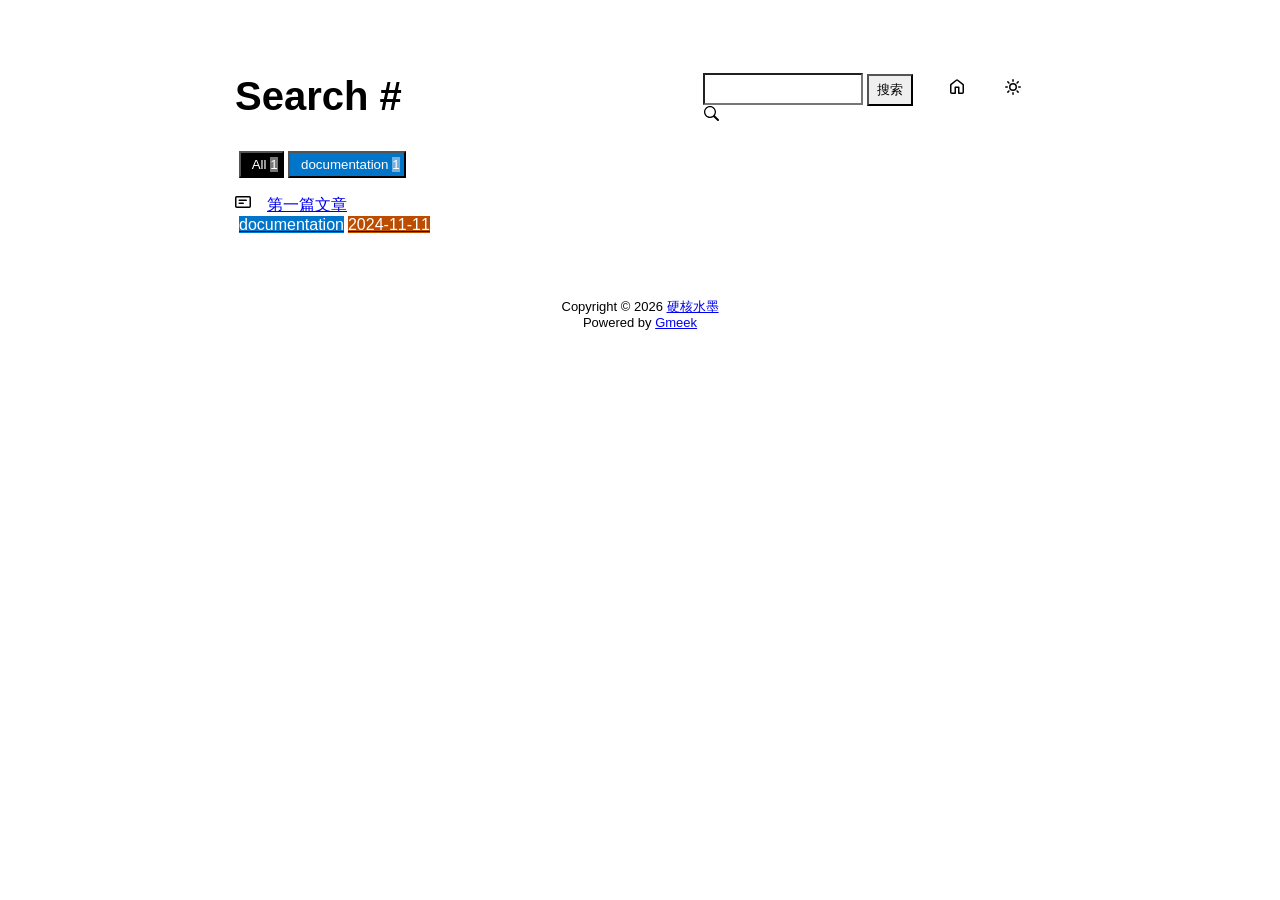
==== commit 7bd47b8c: "🎉auto update by Gmeek action" ====
--- a/docs/tag.html
+++ b/docs/tag.html
@@ -10,8 +10,8 @@
         let theme = localStorage.getItem("meek_theme") || "light";
         document.documentElement.setAttribute("data-color-mode", theme);
     </script>
-<meta name="description" content="Blog Title search page">
-<title>Blog Title - Tag</title>
+<meta name="description" content="硬核水墨 search page">
+<title>硬核水墨 - Tag</title>
 
 </head>
 <style>
@@ -76,7 +76,7 @@
 <nav class="SideNav"></nav>
 <div class="notFind" style="display:none;font-size:24px;margin:8px;">Not Find</div>
 </div>
-    <div id="footer"><div id="footer1">Copyright © <span id="copyrightYear"></span> <a href="https://hacksmo.github.io">Blog Title</a></div>
+    <div id="footer"><div id="footer1">Copyright © <span id="copyrightYear"></span> <a href="https://hacksmo.github.io">硬核水墨</a></div>
 <div id="footer2">
     <span id="runday"></span><span>Powered by <a href="https://meekdai.com/Gmeek.html" target="_blank">Gmeek</a></span>
 </div>
@@ -236,7 +236,7 @@
     let lists = document.getElementsByClassName("lists");
     let tagTitle = document.getElementsByClassName("tagTitle")[0];
     tagTitle.innerHTML="Tag #"+label;
-    document.title=label+" - Blog Title";
+    document.title=label+" - 硬核水墨";
     document.getElementsByClassName("subnav-search-input")[0].value='';
     if(label=="All"){
         for(let i = 0; i < lists.length; i++){lists[i].style.display='block';}
@@ -264,8 +264,8 @@
     let tagTitle = document.getElementsByClassName("tagTitle")[0];
     let searchInput = document.getElementsByClassName("subnav-search-input")[0].value;
     tagTitle.innerHTML="Search #"+searchInput;
-    if(searchInput==''){document.title="Search - Blog Title";}
-    else{document.title=searchInput+" - Blog Title";}
+    if(searchInput==''){document.title="Search - 硬核水墨";}
+    else{document.title=searchInput+" - 硬核水墨";}
     let a=0;
     window.location.hash="#"+(searchInput);
     for(let i = 0; i < lists.length; i++){
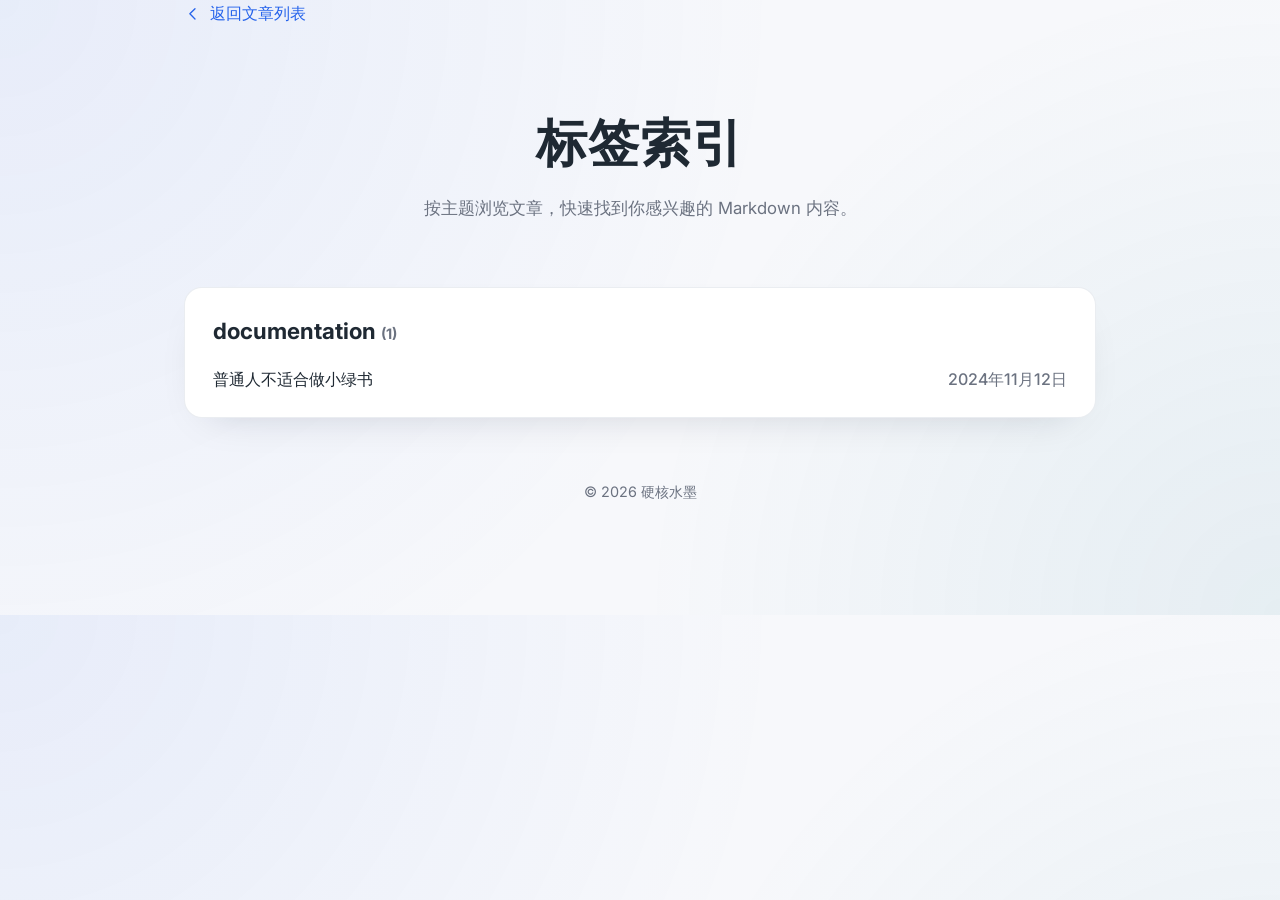
==== commit 505f2d48: "feat: redesign markdown site layout" ====
--- a/docs/tag.html
+++ b/docs/tag.html
@@ -1,285 +1,100 @@
 <!DOCTYPE html>
-<html data-color-mode="light" data-dark-theme="dark" data-light-theme="light" lang="zh-CN">
+<html lang="zh-CN">
 <head>
-    <meta content="text/html; charset=utf-8" http-equiv="content-type" />
-    <meta name="viewport" content="width=device-width,initial-scale=1.0">
-    <meta http-equiv="X-UA-Compatible" content="IE=edge">
-    <link href='https://mirrors.sustech.edu.cn/cdnjs/ajax/libs/Primer/21.0.7/primer.css' rel='stylesheet' />
-    
-    <link rel="icon" href="https://github.githubassets.com/favicons/favicon.svg"><script>
-        let theme = localStorage.getItem("meek_theme") || "light";
-        document.documentElement.setAttribute("data-color-mode", theme);
-    </script>
-<meta name="description" content="硬核水墨 search page">
-<title>硬核水墨 - Tag</title>
+  <meta charset="utf-8">
+  <meta name="viewport" content="width=device-width, initial-scale=1">
+  <title>标签索引 · 硬核水墨</title>
+  <meta name="description" content="硬核水墨的 Markdown 文章标签索引，按主题快速查找内容。">
+  <link rel="preconnect" href="https://fonts.googleapis.com">
+  <link rel="preconnect" href="https://fonts.gstatic.com" crossorigin>
+  <link href="https://fonts.googleapis.com/css2?family=Inter:wght@400;500;600;700&display=swap" rel="stylesheet">
+  <link rel="stylesheet" href="style.css">
+</head>
+<body>
+  <div class="container">
+    <a class="back-link" href="index.html" aria-label="返回首页">
+      <svg aria-hidden="true" viewBox="0 0 24 24" fill="none" stroke="currentColor" stroke-width="1.8">
+        <path stroke-linecap="round" stroke-linejoin="round" d="M15 19l-7-7 7-7" />
+      </svg>
+      返回文章列表
+    </a>
 
-</head>
-<style>
-body{box-sizing: border-box;min-width: 200px;max-width: 900px;margin: 20px auto;padding: 45px;font-size: 16px;font-family: sans-serif;line-height: 1.25;}
-#header{display:flex;padding-bottom:8px;border-bottom: 1px solid var(--borderColor-muted, var(--color-border-muted));margin-bottom: 16px;}
-#footer {margin-top:64px; text-align: center;font-size: small;}
+    <header class="site-header" style="padding-top: 2.5rem; padding-bottom: 1.5rem;">
+      <h1 class="site-title">标签索引</h1>
+      <p class="site-description">按主题浏览文章，快速找到你感兴趣的 Markdown 内容。</p>
+    </header>
 
-</style>
+    <main>
+      <section class="tag-page" id="tagPage" aria-live="polite"></section>
+    </main>
 
-<style>
-.tagTitle{margin:auto 0;font-size:40px;font-weight:bold;overflow:hidden;white-space:nowrap;text-overflow:ellipsis;}
-.title-right{display:flex;margin:auto 0 0 auto;}
-.title-right .circle{padding: 14px 16px;margin-right:8px;}
+    <footer class="site-footer">
+      <p>© <span id="year"></span> 硬核水墨</p>
+    </footer>
+  </div>
 
-.subnav-search{width:222px;margin-top:8px;margin-right:8px;}
-.subnav-search-input{width:160px;border-top-right-radius:0px;border-bottom-right-radius:0px;}
-.subnav-search button{padding:5px 8px;border-top-left-radius:0px;border-bottom-left-radius:0px;}
+  <script>
+    document.getElementById('year').textContent = new Date().getFullYear();
 
-.SideNav-icon{margin-right:16px}
-.Label{color: #fff;margin-left:4px;}
-#taglabel .Label {margin-bottom:8px;}
-.Counter{color:#fff;background-color:rgba(234, 238, 242, 0.5)}
+    fetch('postList.json')
+      .then((response) => response.json())
+      .then((data) => {
+        const tagMap = new Map();
 
-.genTime{float: right;}
-.d-flex{min-width:0;}
-.listTitle{overflow:hidden;white-space:nowrap;text-overflow: ellipsis;max-width: 100%;}
-.listLabels{white-space:nowrap;}
+        Object.values(data)
+          .filter((item) => item && item.postUrl)
+          .forEach((post) => {
+            const entry = {
+              title: post.postTitle,
+              url: post.postUrl,
+              date: post.createdDate
+            };
 
-@media (max-width: 600px) {
-    body { padding: 8px;}
-    .tagTitle{display:none;}
-    .LabelTime{display:none;}
-}
-</style>
+            (post.labels || ['未分类']).forEach((label) => {
+              if (!tagMap.has(label)) {
+                tagMap.set(label, []);
+              }
+              tagMap.get(label).push(entry);
+            });
+          });
 
+        const tagPage = document.getElementById('tagPage');
 
-<body>
-    <div id="header">
-<span class="tagTitle"><span>Loading</span><span class="AnimatedEllipsis"></span></span>
-<div class="title-right">
-    <div class="subnav-search">
-        <input type="search" class="form-control subnav-search-input float-left" aria-label="Search site" value="" style="height:32px;">
-        <button class="btn float-left" type="submit" onclick="javascript:searchShow()">搜索</button>
-        <svg class="subnav-search-icon octicon octicon-search" width="16" height="16" viewBox="0 0 16 16" aria-hidden="true">
-            <path id="searchSVG" fill-rule="evenodd"></path>
-        </svg>
-    </div>
-    <a href="https://hacksmo.github.io" id="buttonHome" class="btn btn-invisible circle" title="首页">
-        <svg class="octicon" width="16" height="16">
-            <path id="pathHome" fill-rule="evenodd"></path>
-        </svg>
-    </a>
-    <a class="btn btn-invisible circle" onclick="modeSwitch()" title="切换主题">
-        <svg class="octicon" width="16" height="16" >
-            <path id="themeSwitch" fill-rule="evenodd"></path>
-        </svg>
-    </a>
-</div>
-</div>
-    <div id="content">
-<div id="taglabel" style="margin-bottom:8px;"></div>
-<nav class="SideNav"></nav>
-<div class="notFind" style="display:none;font-size:24px;margin:8px;">Not Find</div>
-</div>
-    <div id="footer"><div id="footer1">Copyright © <span id="copyrightYear"></span> <a href="https://hacksmo.github.io">硬核水墨</a></div>
-<div id="footer2">
-    <span id="runday"></span><span>Powered by <a href="https://meekdai.com/Gmeek.html" target="_blank">Gmeek</a></span>
-</div>
-
-<script>
-var now=new Date();
-document.getElementById("copyrightYear").innerHTML=now.getFullYear();
-
-if(""!=""){
-    var startSite=new Date("");
-    var diff=now.getTime()-startSite.getTime();
-    var diffDay=Math.floor(diff/(1000*60*60*24));
-    document.getElementById("runday").innerHTML="网站运行"+diffDay+"天"+" • ";
-}
-</script></div>
-</body>
-<script>
-var IconList={'sun': 'M8 10.5a2.5 2.5 0 100-5 2.5 2.5 0 000 5zM8 12a4 4 0 100-8 4 4 0 000 8zM8 0a.75.75 0 01.75.75v1.5a.75.75 0 01-1.5 0V.75A.75.75 0 018 0zm0 13a.75.75 0 01.75.75v1.5a.75.75 0 01-1.5 0v-1.5A.75.75 0 018 13zM2.343 2.343a.75.75 0 011.061 0l1.06 1.061a.75.75 0 01-1.06 1.06l-1.06-1.06a.75.75 0 010-1.06zm9.193 9.193a.75.75 0 011.06 0l1.061 1.06a.75.75 0 01-1.06 1.061l-1.061-1.06a.75.75 0 010-1.061zM16 8a.75.75 0 01-.75.75h-1.5a.75.75 0 010-1.5h1.5A.75.75 0 0116 8zM3 8a.75.75 0 01-.75.75H.75a.75.75 0 010-1.5h1.5A.75.75 0 013 8zm10.657-5.657a.75.75 0 010 1.061l-1.061 1.06a.75.75 0 11-1.06-1.06l1.06-1.06a.75.75 0 011.06 0zm-9.193 9.193a.75.75 0 010 1.06l-1.06 1.061a.75.75 0 11-1.061-1.06l1.06-1.061a.75.75 0 011.061 0z', 'moon': 'M9.598 1.591a.75.75 0 01.785-.175 7 7 0 11-8.967 8.967.75.75 0 01.961-.96 5.5 5.5 0 007.046-7.046.75.75 0 01.175-.786zm1.616 1.945a7 7 0 01-7.678 7.678 5.5 5.5 0 107.678-7.678z', 'sync': 'M1.705 8.005a.75.75 0 0 1 .834.656 5.5 5.5 0 0 0 9.592 2.97l-1.204-1.204a.25.25 0 0 1 .177-.427h3.646a.25.25 0 0 1 .25.25v3.646a.25.25 0 0 1-.427.177l-1.38-1.38A7.002 7.002 0 0 1 1.05 8.84a.75.75 0 0 1 .656-.834ZM8 2.5a5.487 5.487 0 0 0-4.131 1.869l1.204 1.204A.25.25 0 0 1 4.896 6H1.25A.25.25 0 0 1 1 5.75V2.104a.25.25 0 0 1 .427-.177l1.38 1.38A7.002 7.002 0 0 1 14.95 7.16a.75.75 0 0 1-1.49.178A5.5 5.5 0 0 0 8 2.5Z', 'home': 'M6.906.664a1.749 1.749 0 0 1 2.187 0l5.25 4.2c.415.332.657.835.657 1.367v7.019A1.75 1.75 0 0 1 13.25 15h-3.5a.75.75 0 0 1-.75-.75V9H7v5.25a.75.75 0 0 1-.75.75h-3.5A1.75 1.75 0 0 1 1 13.25V6.23c0-.531.242-1.034.657-1.366l5.25-4.2Zm1.25 1.171a.25.25 0 0 0-.312 0l-5.25 4.2a.25.25 0 0 0-.094.196v7.019c0 .138.112.25.25.25H5.5V8.25a.75.75 0 0 1 .75-.75h3.5a.75.75 0 0 1 .75.75v5.25h2.75a.25.25 0 0 0 .25-.25V6.23a.25.25 0 0 0-.094-.195Z', 'search': 'M15.7 13.3l-3.81-3.83A5.93 5.93 0 0 0 13 6c0-3.31-2.69-6-6-6S1 2.69 1 6s2.69 6 6 6c1.3 0 2.48-.41 3.47-1.11l3.83 3.81c.19.2.45.3.7.3.25 0 .52-.09.7-.3a.996.996 0 0 0 0-1.41v.01zM7 10.7c-2.59 0-4.7-2.11-4.7-4.7 0-2.59 2.11-4.7 4.7-4.7 2.59 0 4.7 2.11 4.7 4.7 0 2.59-2.11 4.7-4.7 4.7z', 'post': 'M0 3.75C0 2.784.784 2 1.75 2h12.5c.966 0 1.75.784 1.75 1.75v8.5A1.75 1.75 0 0 1 14.25 14H1.75A1.75 1.75 0 0 1 0 12.25Zm1.75-.25a.25.25 0 0 0-.25.25v8.5c0 .138.112.25.25.25h12.5a.25.25 0 0 0 .25-.25v-8.5a.25.25 0 0 0-.25-.25ZM3.5 6.25a.75.75 0 0 1 .75-.75h7a.75.75 0 0 1 0 1.5h-7a.75.75 0 0 1-.75-.75Zm.75 2.25h4a.75.75 0 0 1 0 1.5h-4a.75.75 0 0 1 0-1.5Z'};
-var utterancesLoad=0;
-
-let themeSettings={
-    "dark": ["dark","moon","#00f0ff","dark-blue"],
-    "light": ["light","sun","#ff5000","github-light"],
-    "auto": ["auto","sync","","preferred-color-scheme"]
-};
-function changeTheme(mode, icon, color, utheme){
-    document.documentElement.setAttribute("data-color-mode",mode);
-    document.getElementById("themeSwitch").setAttribute("d",value=IconList[icon]);
-    document.getElementById("themeSwitch").parentNode.style.color=color;
-    if(utterancesLoad==1){utterancesTheme(utheme);}
-}
-function modeSwitch(){
-    let currentMode=document.documentElement.getAttribute('data-color-mode');
-    let newMode = currentMode === "light" ? "dark" : currentMode === "dark" ? "auto" : "light";
-    localStorage.setItem("meek_theme", newMode);
-    if(themeSettings[newMode]){
-        changeTheme(...themeSettings[newMode]);
-    }
-}
-function utterancesTheme(theme){
-    const message={type:'set-theme',theme: theme};
-    const iframe=document.getElementsByClassName('utterances-frame')[0];
-    iframe.contentWindow.postMessage(message,'https://utteranc.es');
-}
-if(themeSettings[theme]){changeTheme(...themeSettings[theme]);}
-console.log("\n %c Gmeek last https://github.com/Meekdai/Gmeek \n","padding:5px 0;background:#02d81d;color:#fff");
-</script>
-
-<script>
-document.getElementById("pathHome").setAttribute("d",IconList["home"]);
-document.getElementById("searchSVG").setAttribute("d",IconList["search"]);
-
-tagList=[];
-labelsCount={};
-jsonData='';
-let requestJson="postList.json"
-let request=new XMLHttpRequest();
-request.open("GET",requestJson);
-request.responseType='text';
-request.send();
-request.onload=function(){
-    jsonData=JSON.parse(request.response);
-    console.log(jsonData);
-    showList(labelsCount);
-    setClassDisplay(decodeURI(window.location.hash.slice(1)));
-}
-
-function showList(labelsCount){
-    let SideNav=document.getElementsByClassName("SideNav")[0];
-    SideNav.classList.add("border");
-    let taglabel=document.getElementById("taglabel");
-
-    jsonData['labelColorDict']["All"]="#000";
-    labelsCount["All"]=0;
-    for (let key in jsonData) {
-        if (key !== 'labelColorDict' && Array.isArray(jsonData[key]['labels'])) {
-            labelsCount["All"]++;
-            for (let label of jsonData[key]['labels']) {
-                labelsCount[label] = (labelsCount[label] || 0) + 1;
-            }
-        }
-    }
-
-    let sortedLabelsList = Object.keys(labelsCount).sort((a, b) => labelsCount[b] - labelsCount[a]);
-    for (let label of sortedLabelsList) {
-        tagList.push(label);
-        let showLabels = document.createElement("button");
-        showLabels.setAttribute("class", "Label");
-        showLabels.setAttribute("style", "background-color:" + jsonData['labelColorDict'][label]+";padding:4px;");
-        showLabels.innerHTML="&nbsp;&nbsp;"+label+" ";
-        showLabels.setAttribute("onclick", "javascript:updateShowTag('" + label + "');");
-
-        let LabelNum=document.createElement("span");
-        LabelNum.setAttribute("class","Counter");
-        LabelNum.innerHTML=labelsCount[label];
-        showLabels.appendChild(LabelNum);
-        taglabel.appendChild(showLabels);
-    }
-
-    for(i in jsonData){
-        if(i!='labelColorDict'){
-            let div=document.createElement("div");
-            div.setAttribute("class","lists "+jsonData[i]['labels'].join(" "));
-            let item=document.createElement("a");
-            item.setAttribute("class","SideNav-item d-flex flex-items-center flex-justify-between");
-            item.setAttribute("href",jsonData[i]['postUrl']);
-
-            let center=document.createElement("div");
-            center.setAttribute("class","d-flex flex-items-center");
-
-            svg=document.createElementNS('http://www.w3.org/2000/svg','svg');
-            path=document.createElementNS("http://www.w3.org/2000/svg","path"); 
-            span=document.createElement("span");
-            svg.setAttributeNS(null,"class","SideNav-icon octicon");
-            svg.setAttributeNS(null,"style","width:16px;height:16px");
-            path.setAttributeNS(null, "d", IconList["post"]);
-            svg.appendChild(path);
-
-            let title=document.createElement("span");
-            title.setAttribute("class","listTitle");
-            title.innerHTML=jsonData[i]['postTitle'];
-            center.appendChild(svg);
-            center.appendChild(title);
-
-            let listLabels=document.createElement("div");
-            listLabels.setAttribute("class","listLabels");
-            
-            for(label of jsonData[i]['labels']){
-                let LabelName=document.createElement("span");
-                LabelName.setAttribute("class","Label LabelName");
-                LabelName.setAttribute("style","background-color:"+jsonData['labelColorDict'][label]);
-                LabelName.innerHTML=label;
-                listLabels.appendChild(LabelName);
-            }
-            let LabelTime=document.createElement("span");
-            LabelTime.setAttribute("class","Label LabelTime");
-            LabelTime.setAttribute("style","background-color:"+jsonData[i]['dateLabelColor']);
-            LabelTime.innerHTML=jsonData[i]['createdDate'];
-            listLabels.appendChild(LabelTime);
-
-            item.appendChild(center);
-            item.appendChild(listLabels);
-            div.appendChild(item);
-            SideNav.appendChild(div);
-        }
-    }
-}
-
-function updateShowTag(label){
-    if(window.location.hash.slice(1)!=encodeURI(label)){
-        window.location.hash="#"+(label);
-        setClassDisplay(label);
-    }
-}
-
-function setClassDisplay(label){
-    let lists = document.getElementsByClassName("lists");
-    let tagTitle = document.getElementsByClassName("tagTitle")[0];
-    tagTitle.innerHTML="Tag #"+label;
-    document.title=label+" - 硬核水墨";
-    document.getElementsByClassName("subnav-search-input")[0].value='';
-    if(label=="All"){
-        for(let i = 0; i < lists.length; i++){lists[i].style.display='block';}
-        document.getElementsByClassName("notFind")[0].style.display='none';
-    }
-    else if(tagList.indexOf(label)!=-1){
-        for(let i = 0; i < lists.length; i++){
-            lists[i].style.display='none';
+        if (tagMap.size === 0) {
+          tagPage.innerHTML = '<p style="color: var(--muted);">暂无标签内容。</p>';
+          return;
         }
 
-        let labels = document.getElementsByClassName(label);
-        for(let i = 0; i < labels.length; i++){
-            labels[i].style.display='block';
+        const sortedTags = Array.from(tagMap.entries()).sort((a, b) => b[1].length - a[1].length);
+
+        for (const [tag, posts] of sortedTags) {
+          const section = document.createElement('section');
+          section.className = 'tag-section';
+          const count = posts.length;
+
+          const listItems = posts
+            .sort((a, b) => new Date(b.date) - new Date(a.date))
+            .map((post) => {
+              const date = new Date(`${post.date}T00:00:00`).toLocaleDateString('zh-CN', {
+                year: 'numeric',
+                month: 'short',
+                day: 'numeric'
+              });
+              return `<li><a href="${post.url}">${post.title}<span>${date}</span></a></li>`;
+            })
+            .join('');
+
+          section.innerHTML = `
+            <h2>${tag} <span style="color: var(--muted); font-size: 0.9rem;">(${count})</span></h2>
+            <ul>${listItems}</ul>
+          `;
+
+          tagPage.appendChild(section);
         }
-        document.getElementsByClassName("notFind")[0].style.display='none';
-    }
-    else{
-        document.getElementsByClassName("subnav-search-input")[0].value=label;
-        searchShow();
-    }
-}
-
-function searchShow(){
-    let lists = document.getElementsByClassName("lists");
-    let tagTitle = document.getElementsByClassName("tagTitle")[0];
-    let searchInput = document.getElementsByClassName("subnav-search-input")[0].value;
-    tagTitle.innerHTML="Search #"+searchInput;
-    if(searchInput==''){document.title="Search - 硬核水墨";}
-    else{document.title=searchInput+" - 硬核水墨";}
-    let a=0;
-    window.location.hash="#"+(searchInput);
-    for(let i = 0; i < lists.length; i++){
-        if(lists[i].childNodes[0].childNodes[0].childNodes[1].innerHTML.toUpperCase().indexOf(searchInput.toUpperCase())==-1){lists[i].style.display='none';}
-        else{lists[i].style.display='block';a=a+1;}
-    }
-    if(a==0){
-        let notFind=document.getElementsByClassName("notFind")[0];
-        notFind.style.display='block';
-        notFind.innerHTML='Not Find "'+searchInput+'"';
-    }
-    else{document.getElementsByClassName("notFind")[0].style.display='none';}
-}
-
-</script>
-
+      })
+      .catch(() => {
+        document.getElementById('tagPage').innerHTML = '<p style="color: var(--muted);">标签数据加载失败，请稍后再试。</p>';
+      });
+  </script>
+</body>
 </html>
--- a/docs/style.css
+++ b/docs/style.css
@@ -0,0 +1,271 @@
+:root {
+  color-scheme: light;
+  --bg: #f7f8fb;
+  --card-bg: #ffffff;
+  --text: #1f2933;
+  --muted: #6b7280;
+  --accent: #2563eb;
+  --accent-soft: rgba(37, 99, 235, 0.1);
+  --border: #e2e8f0;
+  --code-bg: #f0f4ff;
+  font-family: 'Inter', 'Noto Sans SC', 'PingFang SC', 'Microsoft YaHei', sans-serif;
+}
+
+* {
+  box-sizing: border-box;
+}
+
+body {
+  margin: 0;
+  background: radial-gradient(circle at top left, rgba(37, 99, 235, 0.08), transparent 55%),
+              radial-gradient(circle at bottom right, rgba(14, 116, 144, 0.08), transparent 45%),
+              var(--bg);
+  color: var(--text);
+  line-height: 1.7;
+}
+
+a {
+  color: inherit;
+  text-decoration: none;
+}
+
+a:hover {
+  color: var(--accent);
+}
+
+.container {
+  max-width: 960px;
+  margin: 0 auto;
+  padding: 0 1.5rem 4rem;
+}
+
+.site-header {
+  padding: 4rem 0 2rem;
+  text-align: center;
+}
+
+.site-title {
+  font-size: clamp(2.5rem, 4vw, 3.5rem);
+  font-weight: 700;
+  letter-spacing: 0.02em;
+  margin: 0 0 0.5rem;
+}
+
+.site-description {
+  margin: 0 auto;
+  max-width: 560px;
+  font-size: 1.05rem;
+  color: var(--muted);
+}
+
+.site-links {
+  margin-top: 1.75rem;
+  display: inline-flex;
+  flex-wrap: wrap;
+  gap: 1rem;
+  font-weight: 500;
+}
+
+.site-links a {
+  color: var(--accent);
+}
+
+main {
+  margin-top: 2.5rem;
+}
+
+.post-list {
+  display: grid;
+  gap: 1.75rem;
+}
+
+.post-card {
+  background: var(--card-bg);
+  border-radius: 18px;
+  padding: 1.75rem 1.85rem;
+  border: 1px solid rgba(37, 99, 235, 0.08);
+  box-shadow: 0 18px 45px -30px rgba(37, 99, 235, 0.4);
+  transition: transform 0.3s ease, box-shadow 0.3s ease;
+}
+
+.post-card:hover {
+  transform: translateY(-6px);
+  box-shadow: 0 24px 60px -28px rgba(15, 23, 42, 0.25);
+}
+
+.post-card time {
+  display: inline-flex;
+  align-items: center;
+  font-size: 0.95rem;
+  color: var(--muted);
+}
+
+.post-card h2 {
+  font-size: 1.75rem;
+  font-weight: 600;
+  margin: 0.6rem 0 0.75rem;
+}
+
+.post-card p {
+  margin: 0;
+  color: var(--muted);
+}
+
+.tags {
+  display: flex;
+  flex-wrap: wrap;
+  gap: 0.5rem;
+  margin-top: 1rem;
+}
+
+.tag-chip {
+  display: inline-flex;
+  align-items: center;
+  gap: 0.35rem;
+  padding: 0.35rem 0.75rem;
+  border-radius: 999px;
+  background: var(--accent-soft);
+  color: var(--accent);
+  font-size: 0.85rem;
+  font-weight: 500;
+}
+
+.tag-chip::before {
+  content: "#";
+  font-weight: 600;
+}
+
+.site-footer {
+  text-align: center;
+  padding: 3rem 0 2rem;
+  color: var(--muted);
+  font-size: 0.9rem;
+}
+
+.article-header {
+  padding: 3rem 0 1.5rem;
+  text-align: center;
+}
+
+.article-title {
+  margin: 0;
+  font-size: clamp(2.2rem, 4vw, 3rem);
+  font-weight: 700;
+}
+
+.article-meta {
+  display: inline-flex;
+  align-items: center;
+  gap: 0.75rem;
+  margin-top: 0.75rem;
+  color: var(--muted);
+}
+
+.article-wrapper {
+  background: var(--card-bg);
+  border-radius: 24px;
+  padding: clamp(1.5rem, 4vw, 3.25rem);
+  border: 1px solid rgba(148, 163, 184, 0.28);
+  box-shadow: 0 20px 50px -30px rgba(30, 64, 175, 0.35);
+}
+
+.markdown-body {
+  font-size: 1.05rem;
+  color: var(--text);
+}
+
+.markdown-body h2,
+.markdown-body h3,
+.markdown-body h4 {
+  margin-top: 2.5rem;
+  color: #111827;
+}
+
+.markdown-body pre,
+.markdown-body code {
+  background: var(--code-bg);
+  border-radius: 8px;
+}
+
+.markdown-body pre {
+  padding: 1rem;
+  overflow-x: auto;
+}
+
+.markdown-body blockquote {
+  margin: 1.5rem 0;
+  padding: 1rem 1.25rem;
+  border-left: 4px solid rgba(37, 99, 235, 0.5);
+  background: rgba(37, 99, 235, 0.08);
+  color: #0f172a;
+}
+
+.back-link {
+  display: inline-flex;
+  align-items: center;
+  gap: 0.5rem;
+  margin-bottom: 2rem;
+  font-weight: 500;
+  color: var(--accent);
+}
+
+.back-link svg {
+  width: 1.1rem;
+  height: 1.1rem;
+}
+
+.tag-page {
+  display: grid;
+  gap: 2rem;
+}
+
+.tag-section {
+  background: var(--card-bg);
+  padding: 1.5rem 1.75rem;
+  border-radius: 18px;
+  border: 1px solid rgba(148, 163, 184, 0.2);
+  box-shadow: 0 16px 45px -28px rgba(15, 23, 42, 0.25);
+}
+
+.tag-section h2 {
+  margin: 0 0 1rem;
+  font-size: 1.4rem;
+}
+
+.tag-section ul {
+  list-style: none;
+  margin: 0;
+  padding: 0;
+  display: grid;
+  gap: 0.75rem;
+}
+
+.tag-section li a {
+  display: flex;
+  justify-content: space-between;
+  color: var(--text);
+  font-weight: 500;
+}
+
+.tag-section li span {
+  color: var(--muted);
+}
+
+@media (max-width: 720px) {
+  .container {
+    padding: 0 1.25rem 3rem;
+  }
+
+  .site-header {
+    padding: 3rem 0 1.5rem;
+  }
+
+  .post-card {
+    padding: 1.5rem;
+  }
+
+  .article-wrapper {
+    border-radius: 18px;
+    padding: 1.5rem;
+  }
+}
